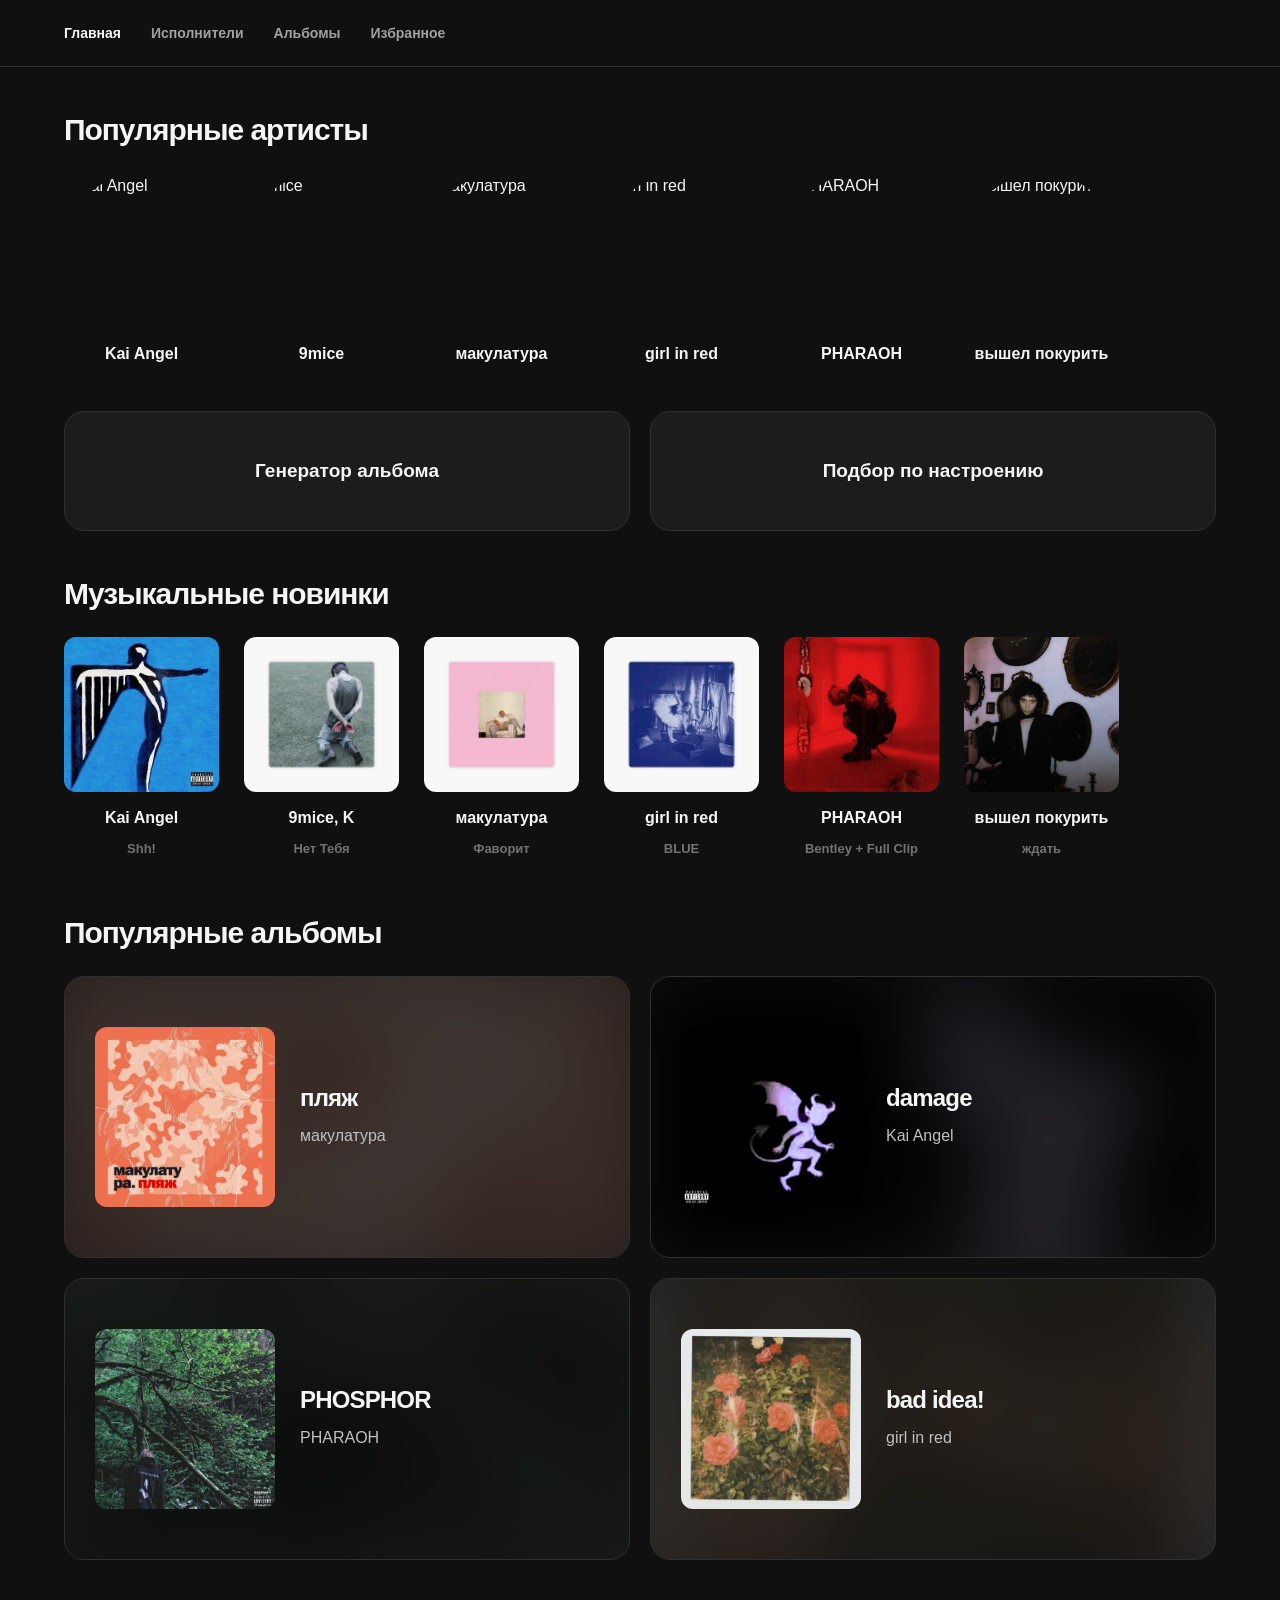
==== index.html @ d6ed4363 "Complete music catalog website and update README" ====
<!DOCTYPE html>
<html lang="ru">
<head>
    <meta charset="UTF-8">
    <meta name="viewport" content="width=device-width, initial-scale=1.0">
    <meta name="description" content="Музыкальный каталог">
    <title>Музыка</title>

    <link rel="stylesheet" href="css/style.css">
    <link rel="stylesheet" href="css/favorites.css">

    <script src="js/main.js" defer></script>
</head>
<body id="top">

<header class="header">
    <nav class="nav">
        <ul class="nav-list">
            <li><a href="index.html" aria-current="page">Главная</a></li>
            <li><a href="artists.html">Исполнители</a></li>
            <li><a href="albums.html">Альбомы</a></li>
            <li><a href="favorites.html">Избранное</a></li>
        </ul>
    </nav>
</header>

<main>
    <div class="popular-artist">
        <h2 class="popular-artist_h2">Популярные артисты</h2>

        <div class="popular_row">
            <section class="popular-artist_cards">
                <a href="artists/kai-angel.html">
                    <img class="popular-artist_img"
                         src="https://avatars.yandex.net/get-music-content/20164422/7997c3d6.p.16509384/m1000x1000"
                         alt="Kai Angel">
                </a>
                <h4 class="popular-artist_name">Kai Angel</h4>
            </section>

            <section class="popular-artist_cards">
                <a href="artists/9mice.html">
                    <img class="popular-artist_img"
                         src="https://i.pinimg.com/736x/82/5b/24/825b24add4701ca86d36913501e763d4.jpg"
                         alt="9mice">
                </a>
                <h4 class="popular-artist_name">9mice</h4>
            </section>

            <section class="popular-artist_cards">
                <a href="artists/makulatura.html">
                    <img class="popular-artist_img"
                         src="https://rockisfest.ru/upload/iblock/eb1/6pitl9deg122792oikmj00sd01p3wluq.jpg"
                         alt="макулатура">
                </a>
                <h4 class="popular-artist_name">макулатура</h4>
            </section>

            <section class="popular-artist_cards">
                <a href="artists/girl-in-red.html">
                    <img class="popular-artist_img"
                         src="https://avatars.yandex.net/get-music-content/4010467/d84c3493.p.5913514/m1000x1000"
                         alt="girl in red">
                </a>
                <h4 class="popular-artist_name">girl in red</h4>
            </section>

            <section class="popular-artist_cards">
                <img class="popular-artist_img"
                     src="https://images.thevoicemag.ru/upload/img_cache/f0a/f0a0fdeaccf12ff0001e2eb04487e7b8_ce_3264x2165x0x0_cropped_1200x628.jpg"
                     alt="PHARAOH">
                <h4 class="popular-artist_name">PHARAOH</h4>
            </section>

            <section class="popular-artist_cards">
                <img class="popular-artist_img"
                     src="https://i.pinimg.com/736x/57/c7/59/57c7599cff38f6f8e0bb408fa0d8000c.jpg"
                     alt="вышел покурить">
                <h4 class="popular-artist_name">вышел покурить</h4>
            </section>
        </div>

        <div class="music-tools">
            <button class="music-tools_btn"
                    id="random-album-btn" type="button">
                <span>Генератор альбома</span>
            </button>

            <button class="music-tools_btn"
                    id="mood-album-btn" type="button">
                <span>Подбор по настроению</span>
            </button>
        </div>

        <section class="music-generator" id="random-generator" hidden>
            <h2>Случайный альбом</h2>
            <p>Не знаешь, что послушать? Доверь выбор случайности!</p>

            <div id="random-album-result"></div>

            <button class="generator-action"
                    id="generate-random" type="button">
                Сгенерировать альбом
            </button>
        </section>

        <section class="music-generator" id="mood-generator" hidden>
            <h2>Подбор альбомов по настроению</h2>
            <p>Выбери своё настроение, и мы подберём музыку.</p>

            <div class="mood-buttons">
                <button type="button" data-mood="happy">Весёлое</button>
                <button type="button" data-mood="sad">Грустное</button>
                <button type="button" data-mood="energetic">Энергичное</button>
                <button type="button" data-mood="calm">Спокойное</button>
                <button type="button" data-mood="dark">Мрачное</button>
            </div>

            <div class="mood-results" id="mood-results"></div>
        </section>

        <div class="popular_alboms">
            <h2 class="popular-artist_h2">Музыкальные новинки</h2>

            <div class="popular_row">
                <section class="popular-artist_cards">
                    <img class="popular-artist_img"
                         src="images/kai-angel-shh.jpg" alt="Обложка Shh!">
                    <h4 class="popular-artist_name">Kai Angel</h4>
                    <h5 class="artist_song">Shh!</h5>
                </section>

                <section class="popular-artist_cards">
                    <img class="popular-artist_img"
                         src="images/9mice-net-tebya.jpg" alt="Обложка Нет Тебя">
                    <h4 class="popular-artist_name">9mice, K</h4>
                    <h5 class="artist_song">Нет Тебя</h5>
                </section>

                <section class="popular-artist_cards">
                    <img class="popular-artist_img"
                         src="images/makulatura-favorit.jpg" alt="Обложка Фаворит">
                    <h4 class="popular-artist_name">макулатура</h4>
                    <h5 class="artist_song">Фаворит</h5>
                </section>

                <section class="popular-artist_cards">
                    <img class="popular-artist_img"
                         src="images/girl-in-red-blue.jpg" alt="Обложка BLUE">
                    <h4 class="popular-artist_name">girl in red</h4>
                    <h5 class="artist_song">BLUE</h5>
                </section>

                <section class="popular-artist_cards">
                    <img class="popular-artist_img"
                         src="images/pharaoh-bentley.jpg" alt="Обложка Bentley + Full Clip">
                    <h4 class="popular-artist_name">PHARAOH</h4>
                    <h5 class="artist_song">Bentley + Full Clip</h5>
                </section>


                <section class="popular-artist_cards">
                    <img class="popular-artist_img"
                         src="images/vyshel-pokurit-zhdat.jpg" alt="Обложка ждать">
                    <h4 class="popular-artist_name">вышел покурить</h4>
                    <h5 class="artist_song">ждать</h5>
                </section>
            </div>
        </div>
    </div>

    <div class="popular-albums">
        <h2 class="popular-albums_title">Популярные альбомы</h2>

        <div class="popular-albums_row">
            <a class="album-card" href="album.html?id=plyazh">
                <div class="album-card_bg"
                     style="background-image: url('images/macular.webp');"></div>
                <div class="album-card_content">
                    <img class="album-card_img" src="images/macular.webp" alt="пляж">
                    <div class="album-card_info">
                        <h3>пляж</h3>
                        <p>макулатура</p>
                    </div>
                </div>
            </a>

            <a class="album-card" href="album.html?id=damage">
                <div class="album-card_bg"
                     style="background-image: url('images/damage.webp');"></div>
                <div class="album-card_content">
                    <img class="album-card_img" src="images/damage.webp" alt="damage">
                    <div class="album-card_info">
                        <h3>damage</h3>
                        <p>Kai Angel</p>
                    </div>
                </div>
            </a>

            <section class="album-card">
                <div class="album-card_bg"
                     style="background-image: url('images/phosphor.webp');"></div>
                <div class="album-card_content">
                    <img class="album-card_img" src="images/phosphor.webp" alt="PHOSPHOR">
                    <div class="album-card_info">
                        <h3>PHOSPHOR</h3>
                        <p>PHARAOH</p>
                    </div>
                </div>
            </section>

            <section class="album-card">
                <div class="album-card_bg"
                     style="background-image: url('images/BADidea.jpg');"></div>
                <div class="album-card_content">
                    <img class="album-card_img" src="images/BADidea.jpg" alt="bad idea!">
                    <div class="album-card_info">
                        <h3>bad idea!</h3>
                        <p>girl in red</p>
                    </div>
                </div>
            </section>
        </div>
    </div>
</main>

<script src="js/album-data.js"></script>
<script src="js/generators.js"></script>
</body>
</html>
---- css/style.css ----
/* =========================================
   MUSIC CATALOG — BLACK MINIMAL
   Основные стили сайта
========================================= */

:root {
    color-scheme: dark;

    --bg: #101010;
    --bg-soft: #151515;
    --surface: #1c1c1c;
    --surface-hover: #252525;
    --surface-light: #303030;

    --border: #303030;
    --border-hover: #505050;

    --text: #f5f5f5;
    --muted: #a1a1a1;
    --subtle: #737373;

    --accent: #ffffff;
    --radius: 14px;
    --radius-lg: 20px;

    --transition: 0.25s ease;
}

/* =========================================
   СБРОС И БАЗОВЫЕ СТИЛИ
========================================= */

*,
*::before,
*::after {
    box-sizing: border-box;
}

html {
    scroll-behavior: smooth;
}

body,
body.artist-page,
body.artists-page,
body.albums-page,
body.album-page,
body.favorites-page {
    margin: 0;
    min-height: 100vh;
    background: var(--bg);
    color: var(--text);
    font-family: Inter, "Segoe UI", Arial, sans-serif;
    line-height: 1.6;
}

h1,
h2,
h3,
h4,
p {
    margin-top: 0;
}

h1,
h2,
h3 {
    letter-spacing: -0.035em;
    line-height: 1.2;
}

h1 {
    font-size: clamp(32px, 4vw, 48px);
}

h2 {
    font-size: clamp(24px, 3vw, 30px);
}

h3 {
    font-size: 18px;
}

p {
    color: var(--muted);
}

a {
    color: inherit;
    text-decoration: none;
}

img {
    display: block;
    max-width: 100%;
}

button,
input,
select,
textarea {
    font: inherit;
}

button {
    cursor: pointer;
}

button,
a,
input,
select,
textarea {
    -webkit-tap-highlight-color: transparent;
}

:focus-visible {
    outline: 2px solid white;
    outline-offset: 3px;
}

[hidden] {
    display: none !important;
}

/* =========================================
   НАВИГАЦИЯ
========================================= */

.header,
.artist-page .header {
    position: sticky;
    top: 0;
    z-index: 100;

    padding: 0 5%;
    background: rgba(16, 16, 16, 0.94);
    border-bottom: 1px solid var(--border);
    backdrop-filter: blur(14px);
}

.nav {
    max-width: 1400px;
    margin: 0 auto;
}

.nav-list {
    display: flex;
    align-items: center;
    flex-wrap: wrap;
    gap: 30px;

    padding: 20px 0;
    margin: 0;
    list-style: none;
}

.nav-list a,
.artist-page .nav-list a {
    color: var(--muted);
    font-size: 14px;
    font-weight: 600;
    transition: color var(--transition);
}

.nav-list a:hover,
.artist-page .nav-list a:hover,
.nav-list a[aria-current="page"] {
    color: var(--text);
}

/* =========================================
   КОНТЕЙНЕРЫ
========================================= */

main:not(.artist-main):not(.artists-main):not(.albums-main):not(.album-main):not(.favorites-main) {
    max-width: 1400px;
    margin: 0 auto;
    padding: 45px 5% 90px;
}

.artist-main,
.artists-main,
.albums-main {
    width: 90%;
    max-width: 1400px;
    margin: 45px auto 90px;
}

.album-main,
.favorites-main {
    max-width: 1200px;
    margin: 0 auto;
    padding: 45px 25px 90px;
}

/* =========================================
   ГЛАВНАЯ — ПОПУЛЯРНЫЕ ИСПОЛНИТЕЛИ
========================================= */

.popular-artist,
.popular_alboms,
.popular-albums {
    margin-bottom: 55px;
}

.popular-artist_h2,
.popular-albums_title {
    margin-bottom: 25px;
}

.popular_row {
    display: flex;
    flex-wrap: wrap;
    gap: 25px;
}

.popular-artist_cards {
    display: flex;
    flex-direction: column;
    align-items: center;
    gap: 8px;
    width: 155px;
}

.popular-artist_cards a {
    display: block;
}

.popular-artist_img {
    width: 155px;
    height: 155px;
    object-fit: cover;
    border-radius: 50%;
    filter: saturate(0.85);
    transition:
        transform var(--transition),
        filter var(--transition);
}

.popular-artist_img:hover {
    transform: scale(1.05);
    filter: saturate(1);
}

.popular-artist_name {
    font-size: 16px;
    font-weight: 600;
    text-align: center;
    margin: 5px 0 0;
}

.artist_song {
    font-size: 13px;
    color: var(--subtle);
    text-align: center;
    margin: 0;
}

.popular_alboms .popular-artist_img {
    border-radius: 12px;
}

/* =========================================
   ГЛАВНАЯ — ПОПУЛЯРНЫЕ АЛЬБОМЫ
========================================= */

.popular-albums_row {
    display: grid;
    grid-template-columns: repeat(2, minmax(0, 1fr));
    gap: 20px;
}

.album-card {
    position: relative;
    min-height: 280px;
    overflow: hidden;

    background: var(--surface);
    border: 1px solid var(--border);
    border-radius: var(--radius-lg);

    transition:
        border-color var(--transition),
        transform var(--transition);
}

.album-card:hover {
    transform: translateY(-4px);
    border-color: var(--border-hover);
}

.album-card_bg {
    position: absolute;
    inset: -30px;
    background-size: cover;
    background-position: center;
    filter: blur(45px) brightness(0.28) grayscale(0.5);
}

.album-card_content {
    position: relative;
    z-index: 1;

    display: flex;
    align-items: center;
    gap: 25px;

    min-height: 280px;
    padding: 30px;
}

.album-card_img {
    width: 180px;
    height: 180px;
    flex-shrink: 0;
    object-fit: cover;
    border-radius: 12px;
}

.album-card_info {
    min-width: 0;
}

.album-card_info h3 {
    font-size: 24px;
    margin-bottom: 10px;
}

.album-card_info p {
    color: #c0c0c0;
    margin: 0;
}

/* =========================================
   КНОПКИ МУЗЫКАЛЬНЫХ ГЕНЕРАТОРОВ
========================================= */

.music-tools {
    display: grid;
    grid-template-columns: repeat(2, minmax(0, 1fr));
    gap: 20px;
    margin: 45px 0;
}

.music-tools_btn {
    display: flex;
    align-items: center;
    justify-content: center;
    gap: 15px;

    min-height: 120px;
    padding: 25px;

    background: var(--surface);
    border: 1px solid var(--border);
    border-radius: var(--radius-lg);

    color: var(--text);
    font-size: 19px;
    font-weight: 600;

    transition:
        background var(--transition),
        border-color var(--transition),
        transform var(--transition);
}

.music-tools_btn:hover {
    background: var(--surface-hover);
    border-color: var(--border-hover);
    transform: translateY(-3px);
}

/* =========================================
   СТРАНИЦА ИСПОЛНИТЕЛЯ — HERO
========================================= */

.artist-hero {
    display: flex;
    align-items: center;
    gap: 45px;

    padding: 45px;
    background: var(--surface);
    border: 1px solid var(--border);
    border-radius: var(--radius-lg);
}

.artist-hero_img {
    width: 230px;
    height: 230px;
    flex-shrink: 0;
    object-fit: cover;
    border-radius: 50%;
}

.artist-hero_info h1 {
    font-size: clamp(36px, 5vw, 60px);
    margin: 10px 0;
}

.artist-hero_info p,
.artist-hero_info span {
    color: var(--muted);
    font-size: 15px;
}

/* =========================================
   БИОГРАФИЯ
========================================= */

.artist-biography {
    margin-top: 45px;
    padding: 35px;

    background: var(--surface);
    border: 1px solid var(--border);
    border-radius: var(--radius-lg);
}

.artist-biography p {
    max-width: 1000px;
    color: #bdbdbd;
    line-height: 1.85;
    margin-bottom: 15px;
}

/* =========================================
   ГАЛЕРЕЯ ИСПОЛНИТЕЛЯ
========================================= */

.artist-gallery {
    margin-top: 50px;
}

.artist-gallery_row {
    display: grid;
    grid-template-columns: repeat(3, minmax(0, 1fr));
    gap: 20px;
}

.artist-gallery_row img {
    width: 100%;
    height: 260px;
    object-fit: cover;
    border-radius: var(--radius);

    filter: saturate(0.85);
    transition:
        transform var(--transition),
        filter var(--transition);
}

.artist-gallery_row img:hover {
    transform: scale(1.025);
    filter: saturate(1);
}

/* =========================================
   АЛЬБОМЫ ИСПОЛНИТЕЛЯ
========================================= */

.artist-albums,
.artist-releases {
    margin-top: 50px;
}

.artist-albums_row {
    display: grid;
    grid-template-columns: repeat(4, minmax(0, 1fr));
    gap: 25px;
}

.artist-album-card {
    min-width: 0;
}

.artist-album-card a {
    display: block;
    color: inherit;
    text-decoration: none;
}

.artist-album-card img,
.album-placeholder {
    width: 100%;
    aspect-ratio: 1;
    object-fit: cover;
    border-radius: var(--radius);
}

.artist-album-card img {
    transition:
        transform var(--transition),
        filter var(--transition);
}

.artist-album-card a:hover img {
    transform: translateY(-4px);
    filter: brightness(1.1);
}

.artist-album-card h3 {
    font-size: 17px;
    margin: 13px 0 5px;
}

.artist-album-card a:hover h3 {
    color: #d4d4d4;
}

.artist-album-card p {
    color: var(--subtle);
    font-size: 14px;
}

.album-placeholder {
    display: flex;
    align-items: center;
    justify-content: center;
    padding: 15px;
    background: var(--surface-light);
    text-align: center;
    font-weight: 600;
}

/* Дополнительные карточки релизов */

.artist-releases_row {
    display: flex;
    flex-wrap: wrap;
    gap: 25px;
    margin-top: 25px;
}

.release-card {
    width: 180px;
}

.release-card img {
    width: 180px;
    height: 180px;
    object-fit: cover;
    border-radius: var(--radius);
}

.release-card h3 {
    font-size: 17px;
    margin: 10px 0 5px;
}

.release-card p {
    color: var(--subtle);
    font-size: 14px;
}

/* =========================================
   ПОПУЛЯРНЫЕ КОМПОЗИЦИИ
========================================= */

.artist-tracks {
    margin: 50px 0;
}

.artist-tracks_list {
    padding: 0;
    list-style: none;
    counter-reset: track;
}

.artist-tracks_list li {
    counter-increment: track;

    display: flex;
    align-items: center;
    gap: 20px;

    padding: 18px 22px;
    margin-bottom: 8px;

    background: var(--surface);
    border: 1px solid var(--border);
    border-radius: 10px;

    transition: background var(--transition);
}

.artist-tracks_list li:hover {
    background: var(--surface-hover);
}

.artist-tracks_list li::before {
    content: counter(track, decimal-leading-zero);
    color: var(--subtle);
    font-size: 14px;
}

.track-name {
    flex: 1;
    font-size: 16px;
    font-weight: 600;
}

.track-album {
    color: var(--subtle);
    font-size: 14px;
}

/* =========================================
   КАТАЛОГ ИСПОЛНИТЕЛЕЙ
========================================= */

.artists-main h1,
.albums-heading h1 {
    margin-bottom: 12px;
}

.artists-subtitle,
.albums-heading p {
    color: var(--muted);
    font-size: 16px;
    margin-bottom: 35px;
}

.artists-grid {
    display: grid;
    grid-template-columns: repeat(2, minmax(0, 1fr));
    gap: 25px;
}

.favorite-wrap {
    position: relative;
    min-width: 0;
}

.favorite-wrap[hidden] {
    display: none !important;
}

.artist-tile {
    position: relative;
    isolation: isolate;

    display: flex;
    flex-direction: column;
    align-items: center;
    justify-content: center;

    width: 100%;
    aspect-ratio: 1;
    overflow: hidden;

    background: var(--surface);
    border: 1px solid var(--border);
    border-radius: var(--radius-lg);

    color: white;
    transition:
        transform var(--transition),
        border-color var(--transition);
}

.artist-tile::before {
    content: "";
    position: absolute;
    inset: -30px;
    z-index: -1;

    background-image: var(--album-bg);
    background-size: cover;
    background-position: center;

    filter: blur(35px) brightness(0.3) grayscale(0.5);
    transition: transform 0.4s ease;
}

.artist-tile:hover {
    transform: translateY(-4px);
    border-color: var(--border-hover);
}

.artist-tile:hover::before {
    transform: scale(1.08);
}

.artist-tile > img,
.artist-tile-photo {
    width: 48%;
    aspect-ratio: 1;
    object-fit: cover;
    border-radius: 12px;
}

.artist-tile-photo {
    display: flex;
    align-items: center;
    justify-content: center;
    padding: 15px;
    background: var(--surface-light);
    text-align: center;
    font-size: 20px;
    font-weight: 700;
}

.artist-tile h2 {
    font-size: 27px;
    text-align: center;
    margin: 24px 0 0;
}

/* =========================================
   ПОИСК
========================================= */

.artists-search,
.albums-filters {
    margin: 30px 0;
}

#artist-search,
#album-search {
    width: 100%;
    padding: 16px 20px;

    background: var(--surface);
    border: 1px solid var(--border);
    border-radius: 12px;

    color: var(--text);
    font-size: 16px;
    outline: none;

    transition: border-color var(--transition);
}

#artist-search:focus,
#album-search:focus {
    border-color: #777;
}

#artist-search::placeholder,
#album-search::placeholder {
    color: var(--subtle);
}

.artists-empty,
.albums-empty {
    margin: 45px 0;
    color: var(--muted);
    text-align: center;
    font-size: 17px;
}

/* =========================================
   ФИЛЬТРЫ АЛЬБОМОВ
========================================= */

.genre-buttons {
    display: flex;
    flex-wrap: wrap;
    gap: 10px;
    margin-top: 20px;
}

.genre-btn {
    padding: 11px 19px;

    background: var(--surface);
    border: 1px solid var(--border);
    border-radius: 999px;

    color: var(--muted);
    font-size: 14px;

    transition: all var(--transition);
}

.genre-btn:hover {
    background: var(--surface-hover);
    color: white;
}

.genre-btn.active {
    background: white;
    border-color: white;
    color: #101010;
}

.advanced-filters {
    display: grid;
    grid-template-columns: repeat(5, minmax(0, 1fr));
    gap: 15px;
    margin-top: 22px;
}

.filter-group {
    display: flex;
    flex-direction: column;
    gap: 9px;
    min-width: 0;
}

.filter-group label {
    color: var(--muted);
    font-size: 13px;
}

.filter-group select {
    width: 100%;
    padding: 13px;

    background: var(--surface);
    border: 1px solid var(--border);
    border-radius: 10px;

    color: white;
    outline: none;
}

.filter-group select:focus {
    border-color: #777;
}

#reset-filters {
    margin-top: 20px;
    padding: 12px 22px;

    background: var(--surface-light);
    border: 1px solid var(--border);
    border-radius: 10px;

    color: white;
}

#reset-filters:hover {
    background: #444;
}

/* =========================================
   КАТАЛОГ АЛЬБОМОВ
========================================= */

.albums-catalog {
    display: grid;
    grid-template-columns: repeat(4, minmax(0, 1fr));
    gap: 25px;
}

.catalog-card {
    position: relative;
    min-width: 0;
    padding: 15px;

    background: var(--surface);
    border: 1px solid var(--border);
    border-radius: var(--radius-lg);

    transition:
        transform var(--transition),
        background var(--transition),
        border-color var(--transition);
}

.catalog-card:hover {
    transform: translateY(-5px);
    background: var(--surface-hover);
    border-color: var(--border-hover);
}

.catalog-card img {
    width: 100%;
    aspect-ratio: 1;
    object-fit: cover;
    border-radius: 12px;
    cursor: pointer;
}

.catalog-card h3 {
    font-size: 17px;
    margin: 15px 0 7px;
    overflow-wrap: anywhere;
}

.catalog-card h3 a {
    color: inherit;
    text-decoration: none;
}

.catalog-card h3 a:hover {
    color: #c7c7c7;
}

.catalog-card p {
    font-size: 14px;
    margin-bottom: 8px;
}

.catalog-card span {
    color: var(--subtle);
    font-size: 13px;
}

/* =========================================
   ПОДРОБНАЯ СТРАНИЦА АЛЬБОМА
========================================= */

.album-back {
    display: inline-block;
    margin-bottom: 30px;
    color: var(--muted);
}

.album-back:hover {
    color: white;
}

.album-details {
    display: flex;
    align-items: center;
    gap: 40px;
    margin-bottom: 45px;
}

#album-cover {
    width: 300px;
    height: 300px;
    flex-shrink: 0;
    object-fit: cover;
    border-radius: var(--radius-lg);
}

.album-info {
    min-width: 0;
}

.album-info h1 {
    font-size: clamp(32px, 4vw, 46px);
    margin: 10px 0;
}

.album-info h2 {
    font-size: 22px;
    font-weight: 400;
    color: var(--muted);
}

#album-genre,
#album-year {
    color: var(--subtle);
}

#album-favorite,
#review-form button {
    margin-top: 20px;
    padding: 13px 22px;

    background: white;
    border: 1px solid white;
    border-radius: 10px;

    color: #101010;
    font-size: 14px;
    font-weight: 700;

    transition:
        background var(--transition),
        transform var(--transition);
}

#album-favorite:hover,
#review-form button:hover {
    background: #dedede;
    transform: translateY(-2px);
}

#album-favorite.is-favorite {
    background: #303030;
    border-color: #555;
    color: white;
}

.album-section {
    padding: 30px;
    margin-bottom: 25px;

    background: var(--surface);
    border: 1px solid var(--border);
    border-radius: var(--radius-lg);
}

.album-section h2 {
    margin-bottom: 20px;
}

#album-tracks {
    padding-left: 25px;
}

#album-tracks li {
    padding: 12px 5px;
    border-bottom: 1px solid var(--border);
}

#album-average-rating {
    margin-bottom: 25px;
    color: var(--text);
    font-size: 18px;
}

/* =========================================
   ОТЗЫВЫ
========================================= */

.review-card {
    padding: 20px;
    margin-bottom: 15px;

    background: var(--surface-hover);
    border: 1px solid var(--border);
    border-radius: 12px;
}

.review-card h4 {
    margin: 0 0 8px;
}

.review-stars {
    color: #f0c36d;
}

#review-form {
    display: flex;
    flex-direction: column;
    gap: 12px;
    margin-top: 20px;
}

#review-form label {
    color: var(--muted);
}

#review-form input,
#review-form select,
#review-form textarea {
    width: 100%;
    padding: 14px;

    background: #141414;
    border: 1px solid var(--border);
    border-radius: 10px;

    color: white;
    outline: none;
}

#review-form input:focus,
#review-form select:focus,
#review-form textarea:focus {
    border-color: #777;
}

#review-form button {
    align-self: flex-start;
    margin-top: 5px;
}

/* =========================================
   ГЕНЕРАТОРЫ АЛЬБОМОВ
========================================= */

.music-generator {
    max-width: 1100px;
    margin: 35px auto;
    padding: 35px;

    background: var(--surface);
    border: 1px solid var(--border);
    border-radius: var(--radius-lg);
}

.music-generator h2 {
    margin-bottom: 12px;
}

.music-generator > p {
    margin-bottom: 25px;
}

.generator-action {
    padding: 13px 24px;

    background: white;
    border: 1px solid white;
    border-radius: 10px;

    color: #101010;
    font-size: 14px;
    font-weight: 700;

    transition:
        background var(--transition),
        transform var(--transition);
}

.generator-action:hover {
    background: #dedede;
    transform: translateY(-2px);
}

#random-album-result {
    display: flex;
    justify-content: center;
    margin-bottom: 25px;
}

.generator-album-card {
    width: 230px;
    min-width: 0;
    padding: 15px;

    background: var(--bg-soft);
    border: 1px solid var(--border);
    border-radius: var(--radius);

    transition:
        transform var(--transition),
        border-color var(--transition);
}

.generator-album-card:hover {
    transform: translateY(-4px);
    border-color: var(--border-hover);
}

.generator-album-card a {
    display: block;
    color: inherit;
}

.generator-album-card img {
    width: 100%;
    aspect-ratio: 1;
    object-fit: cover;
    border-radius: 10px;
    margin-bottom: 14px;
}

.generator-album-card h3 {
    font-size: 17px;
    margin-bottom: 7px;
}

.generator-album-card p {
    font-size: 14px;
    margin-bottom: 5px;
}

.generator-album-card span {
    color: var(--subtle);
    font-size: 13px;
}

.generator-open {
    margin-top: 15px;
    color: #dedede;
    font-size: 13px;
    font-weight: 600;
}

.mood-buttons {
    display: flex;
    flex-wrap: wrap;
    gap: 10px;
    margin-bottom: 30px;
}

.mood-buttons button {
    padding: 11px 19px;

    background: var(--surface-hover);
    border: 1px solid var(--border);
    border-radius: 999px;

    color: var(--muted);
    font-size: 14px;

    transition: all var(--transition);
}

.mood-buttons button:hover {
    color: white;
    border-color: var(--border-hover);
}

.mood-buttons button.active {
    background: white;
    border-color: white;
    color: #101010;
}

.mood-results {
    display: grid;
    grid-template-columns: repeat(auto-fit, minmax(190px, 230px));
    gap: 20px;
}

/* =========================================
   АДАПТАЦИЯ — ПЛАНШЕТ
========================================= */

@media (max-width: 1100px) {
    .albums-catalog {
        grid-template-columns: repeat(3, minmax(0, 1fr));
    }

    .advanced-filters {
        grid-template-columns: repeat(3, minmax(0, 1fr));
    }
}

@media (max-width: 850px) {
    .popular-albums_row {
        grid-template-columns: 1fr;
    }

    .artist-hero {
        flex-direction: column;
        text-align: center;
        padding: 30px;
    }

    .artist-albums_row {
        grid-template-columns: repeat(2, minmax(0, 1fr));
    }

    .artist-gallery_row {
        grid-template-columns: repeat(2, minmax(0, 1fr));
    }

    .album-details {
        flex-direction: column;
        align-items: flex-start;
    }
}

/* =========================================
   АДАПТАЦИЯ — ТЕЛЕФОН
========================================= */

@media (max-width: 700px) {
    .nav-list {
        gap: 15px;
    }

    .nav-list a {
        font-size: 13px;
    }

    .artists-grid {
        grid-template-columns: 1fr;
    }

    .albums-catalog {
        grid-template-columns: repeat(2, minmax(0, 1fr));
        gap: 15px;
    }

    .advanced-filters {
        grid-template-columns: repeat(2, minmax(0, 1fr));
    }

    .music-tools {
        grid-template-columns: 1fr;
    }

    .artist-hero_img {
        width: 180px;
        height: 180px;
    }

    .artist-hero_info h1 {
        font-size: 36px;
    }

    #album-cover {
        width: min(100%, 350px);
        height: auto;
        aspect-ratio: 1;
    }

    .music-generator {
        padding: 22px;
        margin: 25px 0;
    }

    .mood-results {
        grid-template-columns: repeat(2, minmax(0, 1fr));
    }

    .generator-album-card {
        width: 100%;
    }

    .album-section {
        padding: 20px;
    }
}

@media (max-width: 500px) {
    .artist-gallery_row {
        grid-template-columns: 1fr;
    }

    .artist-tracks_list li {
        flex-wrap: wrap;
    }

    .track-album {
        width: 100%;
    }

    .album-card_content {
        flex-direction: column;
        align-items: flex-start;
    }

    .album-card_img {
        width: 100%;
        height: auto;
        aspect-ratio: 1;
    }

    .catalog-card {
        padding: 10px;
    }

    .catalog-card h3 {
        font-size: 15px;
    }

    .artist-tile h2 {
        font-size: 23px;
    }

    .artist-biography {
        padding: 22px;
    }
}

@media (max-width: 380px) {
    .albums-catalog,
    .mood-results,
    .advanced-filters {
        grid-template-columns: 1fr;
    }

    .artist-albums_row {
        gap: 12px;
    }
}

/* =========================================
   ДОСТУПНОСТЬ
========================================= */

@media (prefers-reduced-motion: reduce) {
    *,
    *::before,
    *::after {
        scroll-behavior: auto !important;
        transition: none !important;
        animation: none !important;
    }
}
---- css/favorites.css ----
/* =========================================
   FAVORITES — BLACK MINIMAL
========================================= */

/* Страница избранного */

.favorites-page {
    min-height: 100vh;
    background: #101010;
    color: #f5f5f5;
}

.favorites-main {
    max-width: 1200px;
    margin: 0 auto;
    padding: 45px 25px 90px;
}

.favorites-main h1 {
    font-size: clamp(32px, 4vw, 46px);
    font-weight: 700;
    letter-spacing: -0.04em;
    margin-bottom: 45px;
}

.favorites-main section {
    margin-bottom: 55px;
}

.favorites-main h2 {
    font-size: 26px;
    font-weight: 600;
    letter-spacing: -0.025em;
    margin-bottom: 25px;
}

/* Сетка избранного */

.favorites-grid {
    display: grid;
    grid-template-columns: repeat(4, minmax(0, 1fr));
    gap: 22px;
}

/* Карточки */

.favorites-card {
    position: relative;
    min-width: 0;
    padding: 15px;

    background: #1c1c1c;
    border: 1px solid #303030;
    border-radius: 18px;

    transition:
        transform 0.25s ease,
        background 0.25s ease,
        border-color 0.25s ease;
}

.favorites-card:hover {
    transform: translateY(-5px);
    background: #252525;
    border-color: #505050;
}

.favorites-card a {
    display: block;
    color: inherit;
    text-decoration: none;
}

.favorites-card img {
    display: block;
    width: 100%;
    aspect-ratio: 1;
    object-fit: cover;
    border-radius: 12px;
}

.favorites-card h3 {
    margin: 15px 0 6px;
    font-size: 18px;
    font-weight: 600;
    color: #f5f5f5;
    overflow-wrap: anywhere;
}

.favorites-card p {
    margin: 0;
    color: #a1a1a1;
    font-size: 14px;
}

/* =========================================
   СЕРДЕЧКИ
========================================= */

.favorite-wrap,
.catalog-card,
.artist-tile {
    position: relative;
}

.favorite-wrap[hidden],
.artist-tile[hidden],
.catalog-card[hidden] {
    display: none !important;
}

.favorite-heart {
    position: absolute;
    top: 12px;
    right: 12px;
    z-index: 10;

    display: flex;
    align-items: center;
    justify-content: center;

    width: 42px;
    height: 42px;
    padding: 0;

    background: rgba(16, 16, 16, 0.9);
    border: 1px solid #454545;
    border-radius: 50%;

    color: white;
    font-size: 28px;
    line-height: 1;

    cursor: pointer;

    transition:
        transform 0.2s ease,
        background 0.2s ease,
        color 0.2s ease,
        border-color 0.2s ease;
}

.favorite-heart:hover {
    transform: scale(1.1);
    background: #303030;
    border-color: #777;
}

.favorite-heart.active {
    color: #ff648d;
    border-color: #65404b;
}

.favorite-heart.active:hover {
    background: #352129;
}

/* =========================================
   ПУСТОЕ ИЗБРАННОЕ
========================================= */

.favorites-empty {
    padding: 30px;
    margin: 0;

    background: #1a1a1a;
    border: 1px dashed #3a3a3a;
    border-radius: 14px;

    color: #a1a1a1;
    font-size: 15px;
    text-align: center;
}

.favorites-empty[hidden] {
    display: none !important;
}

/* =========================================
   АДАПТАЦИЯ
========================================= */

@media (max-width: 1000px) {
    .favorites-grid {
        grid-template-columns: repeat(3, minmax(0, 1fr));
    }
}

@media (max-width: 700px) {
    .favorites-grid {
        grid-template-columns: repeat(2, minmax(0, 1fr));
        gap: 15px;
    }

    .favorites-main {
        padding: 35px 20px 70px;
    }

    .favorites-main h1 {
        margin-bottom: 30px;
    }

    .favorites-main h2 {
        font-size: 23px;
    }

    .favorites-card {
        padding: 11px;
    }

    .favorites-card h3 {
        font-size: 16px;
    }

    .favorite-heart {
        width: 38px;
        height: 38px;
        font-size: 25px;
    }
}

@media (max-width: 400px) {
    .favorites-grid {
        grid-template-columns: 1fr;
    }
}
.artist-profile-favorite {
    position: static;
    display: inline-flex;
    margin-top: 18px;
}
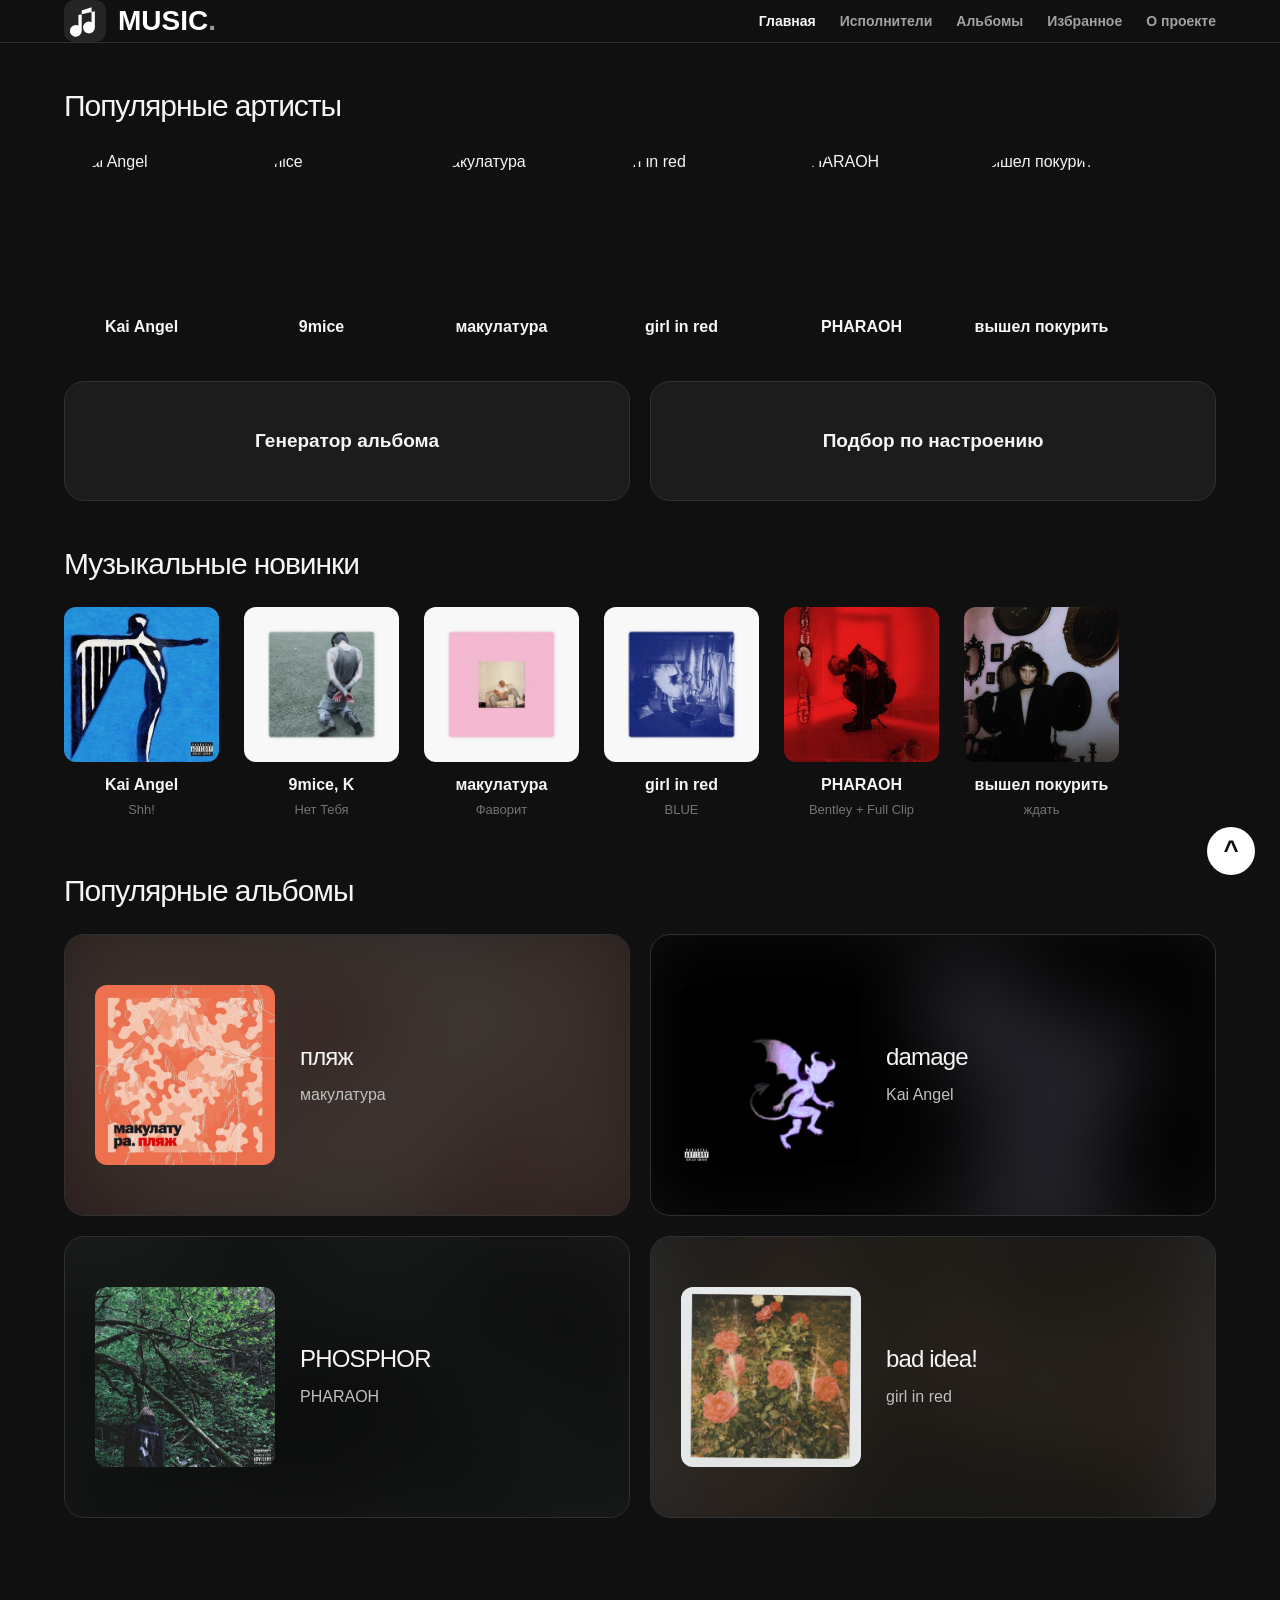
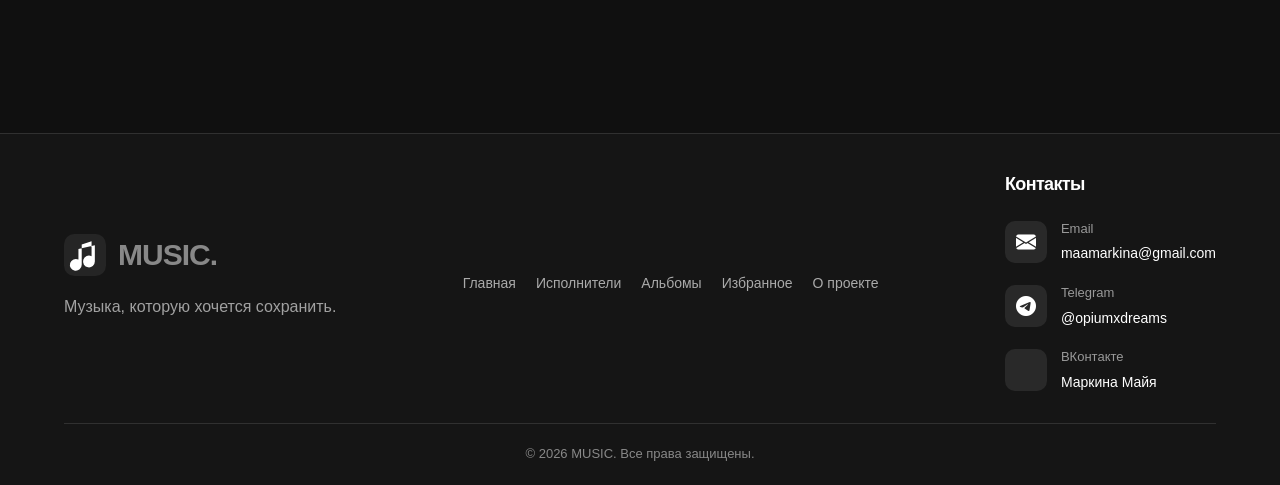
==== commit 0ce4c862: "Update MUSIC website" ====
--- a/index.html
+++ b/index.html
@@ -6,21 +6,30 @@
     <meta name="viewport" content="width=device-width, initial-scale=1.0">
     <meta name="description" content="Музыкальный каталог">
     <title>Музыка</title>
+    <link href="https://cdn.jsdelivr.net/npm/bootstrap@5.3.3/dist/css/bootstrap.min.css"
+        rel="stylesheet">
 
     <link rel="stylesheet" href="css/style.css">
     <link rel="stylesheet" href="css/favorites.css">
-
+    <link rel="stylesheet" href="https://cdn.jsdelivr.net/npm/bootstrap-icons@1.11.3/font/bootstrap-icons.min.css">
+    
     <script src="js/main.js" defer></script>
 </head>
 <body id="top">
 
 <header class="header">
     <nav class="nav">
+    
+        <a href="index.html" class="navbar-brand music-logo">
+            <img src="images/download.svg" alt="Логотип MUSIC" class="music-logo__img">
+            <span class="music-logo__text">MUSIC<span class="music-logo__dot">.</span></span>
+        </a>
         <ul class="nav-list">
             <li><a href="index.html" aria-current="page">Главная</a></li>
             <li><a href="artists.html">Исполнители</a></li>
             <li><a href="albums.html">Альбомы</a></li>
             <li><a href="favorites.html">Избранное</a></li>
+            <li><a href="about.html">О проекте</a></li>
         </ul>
     </nav>
 </header>
@@ -66,19 +75,30 @@
                 <h4 class="popular-artist_name">girl in red</h4>
             </section>
 
-            <section class="popular-artist_cards">
-                <img class="popular-artist_img"
-                     src="https://images.thevoicemag.ru/upload/img_cache/f0a/f0a0fdeaccf12ff0001e2eb04487e7b8_ce_3264x2165x0x0_cropped_1200x628.jpg"
-                     alt="PHARAOH">
+            
+            <section class="popular-artist_cards">
+                <a href="artists/pharaoh.html">
+                    <img class="popular-artist_img"
+                        src="https://images.thevoicemag.ru/upload/img_cache/f0a/f0a0fdeaccf12ff0001e2eb04487e7b8_ce_3264x2165x0x0_cropped_1200x628.jpg"
+                        alt="PHARAOH">
+                </a>
                 <h4 class="popular-artist_name">PHARAOH</h4>
             </section>
 
-            <section class="popular-artist_cards">
-                <img class="popular-artist_img"
-                     src="https://i.pinimg.com/736x/57/c7/59/57c7599cff38f6f8e0bb408fa0d8000c.jpg"
-                     alt="вышел покурить">
+
+            
+            <section class="popular-artist_cards">
+
+                <a href="artists/vyshel-pokurit.html">
+                    <img class="popular-artist_img"
+                        src="https://i.pinimg.com/736x/57/c7/59/57c7599cff38f6f8e0bb408fa0d8000c.jpg"
+                        alt="вышел покурить">
+                </a>
+
                 <h4 class="popular-artist_name">вышел покурить</h4>
-            </section>
+
+            </section>
+
         </div>
 
         <div class="music-tools">
@@ -227,5 +247,69 @@
 
 <script src="js/album-data.js"></script>
 <script src="js/generators.js"></script>
+
+
+<footer class="site-footer">
+    <div class="footer-content">
+
+        <div class="footer-brand">
+            <a href="index.html" class="footer-logo footer-logo-with-image">
+                <img src="images/download.svg"
+                     alt=""
+                     class="footer-logo-img">
+                <span>MUSIC<span>.</span></span>
+            </a>
+            <p>Музыка, которую хочется сохранить.</p>
+        </div>
+
+        <nav class="footer-nav" aria-label="Навигация в футере">
+            <a href="index.html">Главная</a>
+            <a href="artists.html">Исполнители</a>
+            <a href="albums.html">Альбомы</a>
+            <a href="favorites.html">Избранное</a>
+            <a href="about.html">О проекте</a>
+        </nav>
+
+        <div class="footer-contacts">
+            <h3>Контакты</h3>
+
+            <a href="mailto:maamarkina@gmail.com" class="contact-item">
+                <i class="bi bi-envelope-fill contact-icon"></i>
+                <div class="contact-info">
+                    <span class="contact-title">Email</span>
+                    <span class="contact-value">maamarkina@gmail.com</span>
+                </div>
+            </a>
+
+            <a href="https://t.me/opiumxdreams"
+               class="contact-item"
+               target="_blank"
+               rel="noopener noreferrer">
+                <i class="bi bi-telegram contact-icon"></i>
+                <div class="contact-info">
+                    <span class="contact-title">Telegram</span>
+                    <span class="contact-value">@opiumxdreams</span>
+                </div>
+            </a>
+
+            <div class="contact-item">
+                <i class="bi bi-vk contact-icon"></i>
+                <div class="contact-info">
+                    <span class="contact-title">ВКонтакте</span>
+                    <span class="contact-value">Маркина Майя</span>
+                </div>
+            </div>
+        </div>
+
+    </div>
+
+    <div class="footer-bottom">
+        <p>© 2026 MUSIC. Все права защищены.</p>
+    </div>
+</footer>
+
+
+<a href="#top" class="back-to-top" aria-label="Наверх">^</a>
+
 </body>
 </html>
--- a/css/style.css
+++ b/css/style.css
@@ -1374,3 +1374,889 @@
         animation: none !important;
     }
 }
+
+/* Закреплённая навигация */
+
+.header {
+    position: sticky;
+    top: 0;
+    z-index: 1000;
+    background: #101010;
+    border-bottom: 1px solid #303030;
+}
+
+/* Подвал сайта */
+
+.site-footer {
+    margin-top: 70px;
+    padding: 40px 5% 20px;
+    background: #151515;
+    border-top: 1px solid #303030;
+}
+
+.footer-content {
+    max-width: 1200px;
+    margin: 0 auto;
+    display: flex;
+    justify-content: space-between;
+    align-items: center;
+    gap: 30px;
+}
+
+.footer-logo {
+    color: #ffffff;
+    font-size: 30px;
+    font-weight: 800;
+    letter-spacing: -1px;
+    text-decoration: none;
+}
+
+.footer-logo span {
+    color: #888888;
+}
+
+.footer-nav {
+    display: flex;
+    flex-wrap: wrap;
+    gap: 20px;
+}
+
+.footer-nav a {
+    color: #aaaaaa;
+    text-decoration: none;
+    font-size: 14px;
+}
+
+.footer-nav a:hover {
+    color: #ffffff;
+}
+
+.footer-bottom {
+    max-width: 1200px;
+    margin: 30px auto 0;
+    padding-top: 20px;
+    border-top: 1px solid #303030;
+}
+
+.footer-bottom p {
+    color: #888888;
+    font-size: 13px;
+}
+
+/* Кнопка наверх */
+
+.back-to-top {
+    position: fixed;
+    bottom: 25px;
+    right: 25px;
+    z-index: 1100;
+
+    display: flex;
+    align-items: center;
+    justify-content: center;
+
+    width: 48px;
+    height: 48px;
+
+    background: #ffffff;
+    color: #101010;
+    border-radius: 50%;
+
+    font-size: 26px;
+    font-weight: 700;
+    text-decoration: none;
+
+    transition: 0.3s;
+}
+
+.back-to-top:hover {
+    background: #cccccc;
+    transform: translateY(-4px);
+}
+
+html {
+    scroll-behavior: smooth;
+    scroll-padding-top: 90px;
+}
+
+/* Страница О проекте */
+
+.about-main {
+    max-width: 1000px;
+    margin: 70px auto;
+    padding: 0 25px;
+}
+
+.about-hero {
+    margin-bottom: 50px;
+}
+
+.about-hero h1 {
+    font-size: clamp(40px, 6vw, 72px);
+    margin-bottom: 20px;
+}
+
+.about-hero p {
+    color: #aaaaaa;
+    font-size: 18px;
+    line-height: 1.8;
+}
+
+.about-section {
+    background: #1c1c1c;
+    border: 1px solid #303030;
+    border-radius: 16px;
+    padding: 30px;
+    margin-bottom: 20px;
+}
+
+.about-section h2 {
+    margin-bottom: 20px;
+}
+
+.about-section p {
+    color: #bbbbbb;
+    line-height: 1.8;
+}
+
+.about-features {
+    display: grid;
+    grid-template-columns: repeat(2, 1fr);
+    gap: 15px;
+}
+
+.about-feature {
+    background: #252525;
+    padding: 20px;
+    border-radius: 12px;
+}
+
+.about-feature h3 {
+    margin-bottom: 10px;
+}
+
+.about-tech {
+    display: flex;
+    flex-wrap: wrap;
+    gap: 10px;
+}
+
+.about-tech span {
+    padding: 10px 18px;
+    background: #303030;
+    border-radius: 20px;
+}
+
+/* Адаптивность */
+
+@media (max-width: 700px) {
+    .footer-content {
+        flex-direction: column;
+        align-items: flex-start;
+    }
+
+    .about-features {
+        grid-template-columns: 1fr;
+    }
+
+    .about-section {
+        padding: 20px;
+    }
+
+    .back-to-top {
+        right: 15px;
+        bottom: 15px;
+    }
+}
+.footer-bottom {
+    max-width: 1200px;
+    margin: 30px auto 0;
+    padding-top: 20px;
+    border-top: 1px solid #303030;
+    text-align: center;
+}
+
+.footer-bottom p {
+    color: #888888;
+    font-size: 13px;
+    margin: 0;
+}
+.header .nav {
+    display: flex;
+    align-items: center;
+    justify-content: space-between;
+    gap: 24px;
+}
+
+.header .nav-list {
+    display: flex;
+    align-items: center;
+    flex-wrap: wrap;
+    gap: 24px;
+}
+
+.header .navbar-brand {
+    flex-shrink: 0;
+    margin: 0;
+}
+
+@media (max-width: 768px) {
+    .header .nav {
+        flex-direction: column;
+        align-items: flex-start;
+        padding: 12px 0;
+    }
+
+    .header .nav-list {
+        gap: 12px;
+        padding: 0;
+    }
+}
+
+/* Общая шапка для всех страниц */
+
+.header .nav {
+    display: flex;
+    align-items: center;
+    justify-content: space-between;
+    gap: 24px;
+}
+
+.header .navbar-brand {
+    display: inline-flex;
+    align-items: center;
+    flex-shrink: 0;
+    margin: 0 !important;
+    text-decoration: none;
+    white-space: nowrap;
+}
+
+.header .nav-list {
+    display: flex;
+    align-items: center;
+    justify-content: flex-end;
+    flex-wrap: wrap;
+    gap: 24px;
+    margin: 0;
+    padding: 0;
+    list-style: none;
+}
+
+.header .nav-list a {
+    text-decoration: none;
+}
+
+/* Одинаковое поведение футера */
+
+.site-footer .footer-brand p {
+    margin-top: 10px;
+}
+
+.site-footer .footer-bottom {
+    text-align: center;
+}
+
+.site-footer .footer-bottom p {
+    margin-bottom: 0;
+}
+
+/* Адаптация шапки */
+
+@media (max-width: 768px) {
+    .header .nav {
+        flex-direction: column;
+        align-items: flex-start;
+        gap: 16px;
+    }
+
+    .header .nav-list {
+        justify-content: flex-start;
+        gap: 12px 20px;
+    }
+}
+
+/* Скрытие альбомов при фильтрации */
+.catalog-card[hidden],
+.albums-empty[hidden] {
+    display: none !important;
+}
+
+.artist-album-card a {
+    display: block;
+    color: inherit;
+    text-decoration: none;
+}
+
+.artist-album-card a:hover {
+    color: inherit;
+}
+
+.artist-album-card a img {
+    cursor: pointer;
+}
+.artists-grid a.artist-tile {
+    position: relative;
+    z-index: 2;
+    cursor: pointer;
+    pointer-events: auto;
+}
+
+.artists-grid a.artist-tile::before,
+.artists-grid a.artist-tile::after {
+    pointer-events: none;
+}
+
+.music-logo {
+    display: inline-flex;
+    align-items: center;
+    gap: 12px;
+    text-decoration: none;
+    white-space: nowrap;
+}
+
+.music-logo__img {
+    width: 42px;
+    height: 42px;
+    object-fit: contain;
+    flex-shrink: 0;
+}
+
+.music-logo__text {
+    color: #ffffff;
+    font-size: 28px;
+    font-weight: 700;
+    line-height: 1;
+}
+
+.music-logo__dot {
+    color: #999999;
+}
+
+.music-logo:hover .music-logo__text {
+    color: #ffffff;
+}
+
+.footer-contacts {
+    display: flex;
+    flex-direction: column;
+    gap: 8px;
+}
+
+.footer-contacts h3 {
+    color: #ffffff;
+    font-size: 18px;
+    font-weight: 600;
+    margin-bottom: 10px;
+}
+
+.footer-contacts p {
+    color: #aaaaaa;
+    font-size: 14px;
+    margin: 0;
+}
+
+.footer-contacts a {
+    color: #cccccc;
+    text-decoration: none;
+    transition: color 0.3s ease;
+}
+
+.footer-contacts a:hover {
+    color: #ffffff;
+    text-decoration: underline;
+}
+
+@media (max-width: 768px) {
+    .footer-contacts {
+        width: 100%;
+    }
+}
+
+.music-breadcrumb {
+    margin: 20px 0 30px;
+    font-size: 14px;
+}
+
+.music-breadcrumb a {
+    color: #aaaaaa;
+    text-decoration: none;
+}
+
+.music-breadcrumb a:hover {
+    color: #ffffff;
+    text-decoration: underline;
+}
+
+.music-breadcrumb .breadcrumb-item.active {
+    color: #ffffff;
+}
+
+.music-breadcrumb .breadcrumb-item + .breadcrumb-item::before {
+    color: #777777;
+}
+
+/* Закрепление фильтров альбомов */
+
+.genre-filters {
+    position: sticky;
+    top: 80px;
+    z-index: 100;
+    background-color: #111111;
+    padding: 15px 0;
+}
+
+/* Закрепление поиска исполнителей */
+
+.artists-search {
+    position: sticky;
+    top: 80px;
+    z-index: 100;
+    background-color: #111111;
+    padding: 15px 0;
+}
+.header {
+    position: sticky;
+    top: 0;
+    z-index: 200;
+}
+
+/* Закрепление шапки */
+
+.header {
+    position: sticky;
+    top: 0;
+    z-index: 1000;
+}
+
+/* Закрепление фильтров альбомов */
+
+.albums-page .albums-filters {
+    position: sticky;
+    top: 80px;
+    z-index: 999;
+    background-color: #111111;
+    padding: 15px;
+    border-radius: 12px;
+}
+
+/* Закрепление поиска исполнителей */
+
+.artists-page .artists-search {
+    position: sticky;
+    top: 80px;
+    z-index: 999;
+    background-color: #111111;
+    padding: 15px;
+    border-radius: 12px;
+}
+
+/* Логотип в футере */
+
+.footer-logo-with-image {
+    display: inline-flex;
+    align-items: center;
+    gap: 12px;
+    text-decoration: none;
+}
+
+.footer-logo-img {
+    width: 42px;
+    height: 42px;
+    object-fit: contain;
+}
+
+/* Контакты */
+
+.footer-contacts {
+    display: flex;
+    flex-direction: column;
+    align-items: flex-start;
+    gap: 14px;
+}
+
+.footer-contacts h3 {
+    color: #ffffff;
+    font-size: 18px;
+    margin-bottom: 8px;
+}
+
+.footer-contacts a {
+    display: flex;
+    align-items: center;
+    gap: 12px;
+    color: #bbbbbb;
+    text-decoration: none;
+    font-size: 14px;
+    transition: color 0.3s;
+}
+
+.footer-contacts a:hover {
+    color: #ffffff;
+}
+
+.footer-contacts i {
+    font-size: 19px;
+    color: #ffffff;
+    width: 22px;
+    text-align: center;
+}
+
+.footer-contacts span {
+    overflow-wrap: anywhere;
+}
+
+/* Логотип футера */
+
+.footer-logo-with-image {
+    display: inline-flex;
+    align-items: center;
+    gap: 12px;
+    text-decoration: none;
+}
+
+.footer-logo-img {
+    width: 42px;
+    height: 42px;
+    object-fit: contain;
+}
+
+/* Контакты футера */
+
+.footer-contacts {
+    display: flex;
+    flex-direction: column;
+    align-items: flex-start;
+    gap: 18px;
+}
+
+.footer-contacts h3 {
+    font-size: 18px;
+    color: #ffffff;
+    margin-bottom: 5px;
+}
+
+.footer-contacts .contact-item {
+    display: flex;
+    align-items: center;
+    gap: 14px;
+    color: #ffffff;
+    text-decoration: none;
+}
+
+.footer-contacts .contact-icon {
+    width: 42px;
+    height: 42px;
+    display: flex;
+    align-items: center;
+    justify-content: center;
+    background: #292929;
+    border-radius: 10px;
+    font-size: 20px;
+    color: #ffffff;
+    flex-shrink: 0;
+}
+
+.footer-contacts .contact-info {
+    display: flex;
+    flex-direction: column;
+    gap: 3px;
+}
+
+.footer-contacts .contact-title {
+    font-size: 13px;
+    color: #999999;
+}
+
+.footer-contacts .contact-value {
+    font-size: 14px;
+    color: #ffffff;
+    overflow-wrap: anywhere;
+}
+
+.footer-contacts a.contact-item:hover .contact-icon {
+    background: #444444;
+}
+
+.footer-contacts a.contact-item:hover .contact-value {
+    text-decoration: underline;
+}
+
+/* Страница О проекте */
+
+.about-redesign {
+    max-width: 1200px;
+    margin: 0 auto;
+    padding: 40px 24px 90px;
+    color: #ffffff;
+}
+
+.about-redesign section {
+    margin-bottom: 90px;
+}
+
+.about-eyebrow {
+    display: block;
+    color: #999999;
+    font-size: 12px;
+    font-weight: 700;
+    letter-spacing: 2px;
+    margin-bottom: 15px;
+}
+
+.about-redesign h2 {
+    font-size: clamp(28px, 4vw, 40px);
+    font-weight: 700;
+    margin-bottom: 20px;
+}
+
+.about-redesign p {
+    color: #aaaaaa;
+    line-height: 1.8;
+}
+
+/* Главный баннер */
+
+.about-redesign .about-banner {
+    min-height: 460px;
+    border-radius: 22px;
+    overflow: hidden;
+    display: flex;
+    align-items: center;
+    background:
+        linear-gradient(
+            90deg,
+            rgba(0,0,0,0.94),
+            rgba(0,0,0,0.25)
+        ),
+        url("https://images.unsplash.com/photo-1459749411175-04bf5292ceea?w=1600")
+        center / cover;
+}
+
+.about-banner-overlay {
+    padding: 65px;
+    max-width: 700px;
+}
+
+.about-banner h1 {
+    font-size: clamp(36px, 5vw, 62px);
+    font-weight: 800;
+    line-height: 1.1;
+    margin-bottom: 25px;
+}
+
+.about-banner p {
+    font-size: 17px;
+    margin-bottom: 30px;
+}
+
+.about-button {
+    display: inline-block;
+    padding: 14px 26px;
+    border-radius: 10px;
+    background: #ffffff;
+    color: #111111;
+    font-weight: 700;
+    text-decoration: none;
+    transition: 0.3s;
+}
+
+.about-button:hover {
+    background: #dddddd;
+    color: #111111;
+    transform: translateY(-3px);
+}
+
+/* О проекте */
+
+.about-intro {
+    max-width: 760px;
+    margin-left: auto;
+    margin-right: auto;
+    text-align: center;
+}
+
+.about-intro p {
+    font-size: 16px;
+}
+
+/* Исполнители */
+
+.about-section-heading {
+    display: flex;
+    justify-content: space-between;
+    align-items: end;
+    gap: 20px;
+    margin-bottom: 25px;
+}
+
+.about-section-heading a {
+    color: #bbbbbb;
+    text-decoration: none;
+}
+
+.about-section-heading a:hover {
+    color: #ffffff;
+}
+
+.about-artists-grid {
+    display: grid;
+    grid-template-columns: repeat(3, 1fr);
+    gap: 20px;
+}
+
+.about-artist-card {
+    position: relative;
+    display: block;
+    aspect-ratio: 3 / 4;
+    border-radius: 16px;
+    overflow: hidden;
+    background: #222222;
+}
+
+.about-artist-card img {
+    width: 100%;
+    height: 100%;
+    object-fit: cover;
+    transition: transform 0.4s;
+}
+
+.about-artist-card:hover img {
+    transform: scale(1.07);
+}
+
+.about-artist-card span {
+    position: absolute;
+    bottom: 0;
+    left: 0;
+    width: 100%;
+    padding: 40px 20px 20px;
+    background: linear-gradient(
+        transparent,
+        rgba(0,0,0,0.9)
+    );
+    color: #ffffff;
+    font-size: 22px;
+    font-weight: 700;
+}
+
+/* Карточки возможностей */
+
+.about-capabilities-grid {
+    display: grid;
+    grid-template-columns: repeat(3, 1fr);
+    gap: 18px;
+    margin-top: 30px;
+}
+
+.about-capability {
+    background: #1d1d1d;
+    border: 1px solid #303030;
+    border-radius: 16px;
+    padding: 28px;
+    transition: 0.3s;
+}
+
+.about-capability:hover {
+    background: #252525;
+    transform: translateY(-5px);
+}
+
+.about-capability i {
+    font-size: 28px;
+    color: #ffffff;
+    display: block;
+    margin-bottom: 20px;
+}
+
+.about-capability h3 {
+    font-size: 20px;
+    font-weight: 700;
+    margin-bottom: 12px;
+}
+
+.about-capability p {
+    font-size: 14px;
+    margin: 0;
+}
+
+/* Технологии */
+
+.about-technologies {
+    text-align: center;
+}
+
+.about-tech-list {
+    display: flex;
+    flex-wrap: wrap;
+    justify-content: center;
+    gap: 12px;
+    margin-top: 30px;
+}
+
+.about-tech-list span {
+    background: #242424;
+    border: 1px solid #383838;
+    border-radius: 30px;
+    padding: 12px 22px;
+    font-weight: 600;
+    color: #dddddd;
+}
+
+/* Финальный блок */
+
+.about-redesign .about-cta {
+    text-align: center;
+    padding: 70px 30px;
+    background: linear-gradient(
+        135deg,
+        #292929,
+        #151515
+    );
+    border: 1px solid #333333;
+    border-radius: 22px;
+    margin-bottom: 0;
+}
+
+.about-cta p {
+    margin-bottom: 25px;
+}
+
+/* Адаптивность */
+
+@media (max-width: 768px) {
+    .about-redesign {
+        padding: 20px 15px 60px;
+    }
+
+    .about-redesign section {
+        margin-bottom: 60px;
+    }
+
+    .about-banner-overlay {
+        padding: 35px 25px;
+    }
+
+    .about-artists-grid {
+        gap: 10px;
+    }
+
+    .about-capabilities-grid {
+        grid-template-columns: repeat(2, 1fr);
+    }
+
+    .about-capability {
+        padding: 20px;
+    }
+}
+
+@media (max-width: 520px) {
+    .about-artists-grid,
+    .about-capabilities-grid {
+        grid-template-columns: 1fr;
+    }
+
+    .about-section-heading {
+        align-items: flex-start;
+        flex-direction: column;
+    }
+}
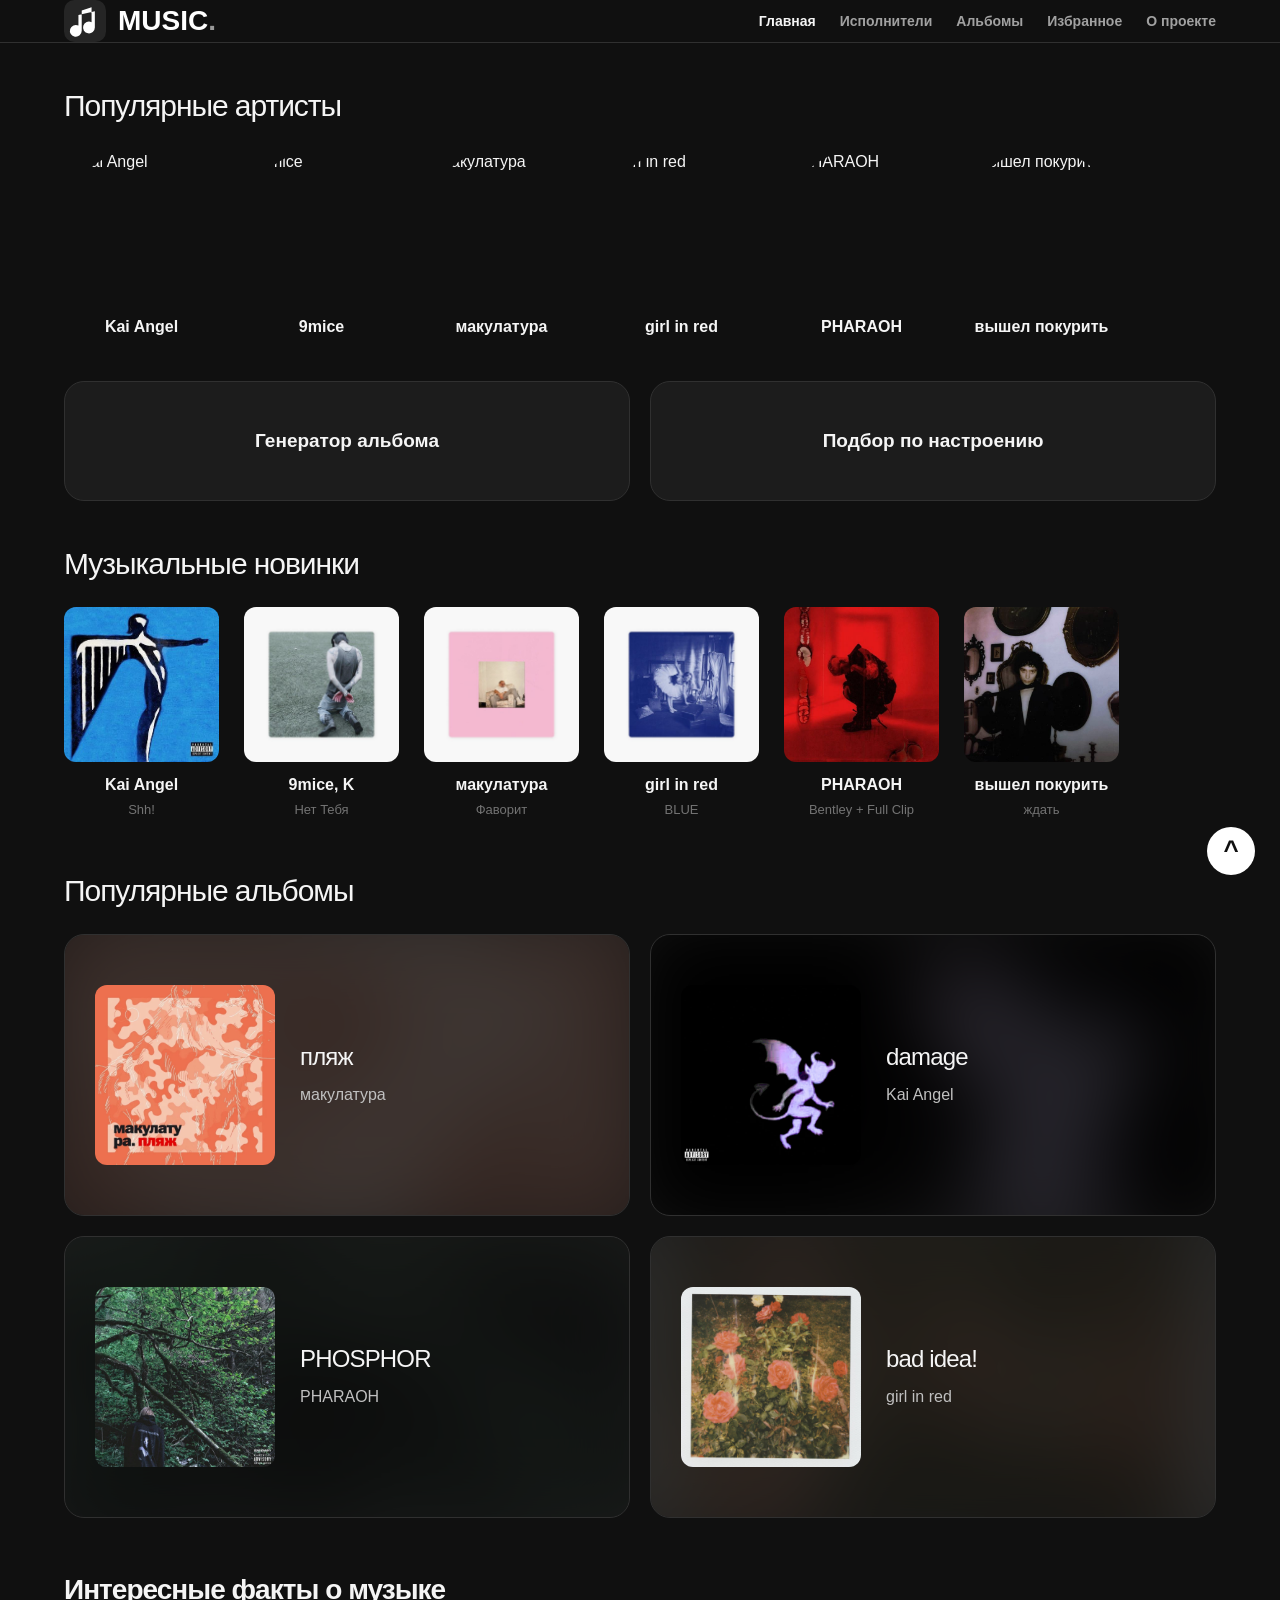
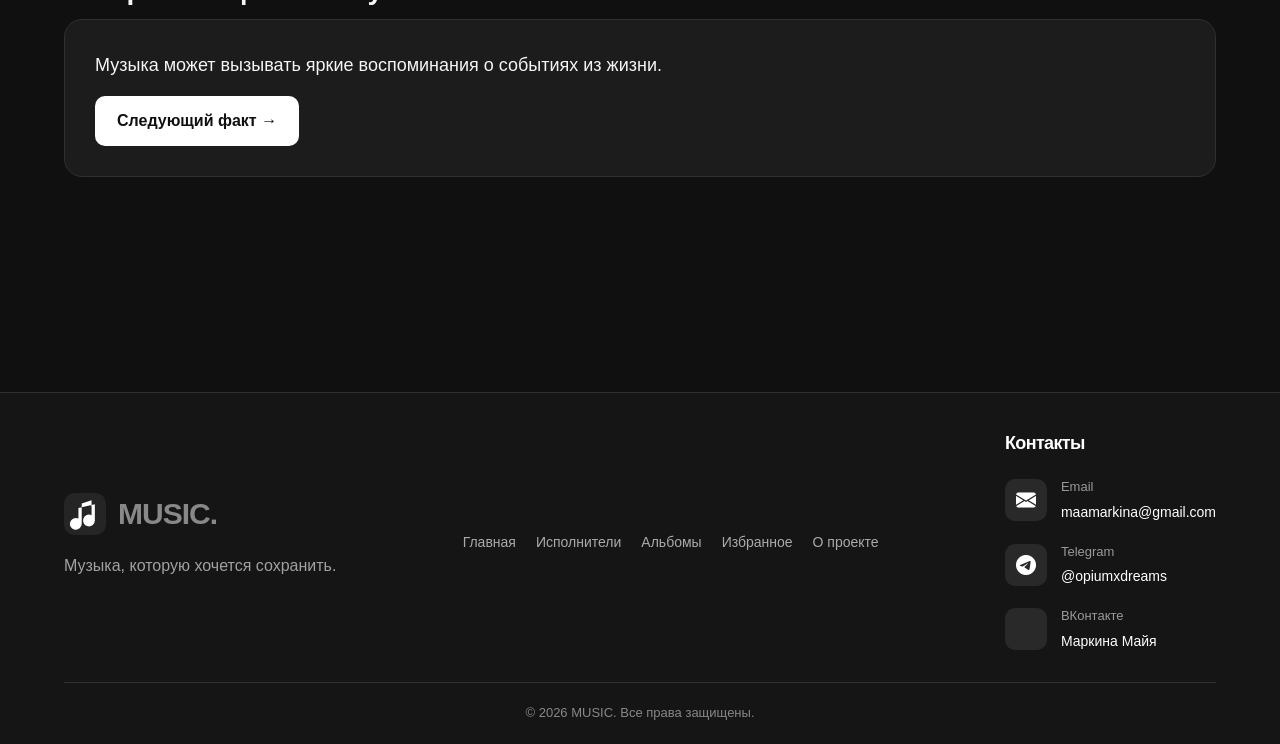
==== commit 5cb30bdc: "kr3" ====
--- a/index.html
+++ b/index.html
@@ -6,24 +6,34 @@
     <meta name="viewport" content="width=device-width, initial-scale=1.0">
     <meta name="description" content="Музыкальный каталог">
     <title>Музыка</title>
+
     <link href="https://cdn.jsdelivr.net/npm/bootstrap@5.3.3/dist/css/bootstrap.min.css"
-        rel="stylesheet">
-
+          rel="stylesheet">
     <link rel="stylesheet" href="css/style.css">
     <link rel="stylesheet" href="css/favorites.css">
-    <link rel="stylesheet" href="https://cdn.jsdelivr.net/npm/bootstrap-icons@1.11.3/font/bootstrap-icons.min.css">
-    
+    <link rel="stylesheet"
+          href="https://cdn.jsdelivr.net/npm/bootstrap-icons@1.11.3/font/bootstrap-icons.min.css">
+
     <script src="js/main.js" defer></script>
+    <script src="js/album-data.js" defer></script>
+    <script src="js/music-features.js" defer></script>
+    <script src="js/notifications.js" defer></script>
+    <script src="js/music-facts.js" defer></script>
 </head>
+
 <body id="top">
 
 <header class="header">
     <nav class="nav">
-    
         <a href="index.html" class="navbar-brand music-logo">
-            <img src="images/download.svg" alt="Логотип MUSIC" class="music-logo__img">
-            <span class="music-logo__text">MUSIC<span class="music-logo__dot">.</span></span>
+            <img src="images/download.svg"
+                 alt="Логотип MUSIC"
+                 class="music-logo__img">
+            <span class="music-logo__text">
+                MUSIC<span class="music-logo__dot">.</span>
+            </span>
         </a>
+
         <ul class="nav-list">
             <li><a href="index.html" aria-current="page">Главная</a></li>
             <li><a href="artists.html">Исполнители</a></li>
@@ -75,57 +85,57 @@
                 <h4 class="popular-artist_name">girl in red</h4>
             </section>
 
-            
             <section class="popular-artist_cards">
                 <a href="artists/pharaoh.html">
                     <img class="popular-artist_img"
-                        src="https://images.thevoicemag.ru/upload/img_cache/f0a/f0a0fdeaccf12ff0001e2eb04487e7b8_ce_3264x2165x0x0_cropped_1200x628.jpg"
-                        alt="PHARAOH">
+                         src="https://images.thevoicemag.ru/upload/img_cache/f0a/f0a0fdeaccf12ff0001e2eb04487e7b8_ce_3264x2165x0x0_cropped_1200x628.jpg"
+                         alt="PHARAOH">
                 </a>
                 <h4 class="popular-artist_name">PHARAOH</h4>
             </section>
 
-
-            
-            <section class="popular-artist_cards">
-
+            <section class="popular-artist_cards">
                 <a href="artists/vyshel-pokurit.html">
                     <img class="popular-artist_img"
-                        src="https://i.pinimg.com/736x/57/c7/59/57c7599cff38f6f8e0bb408fa0d8000c.jpg"
-                        alt="вышел покурить">
-                </a>
-
+                         src="https://i.pinimg.com/736x/57/c7/59/57c7599cff38f6f8e0bb408fa0d8000c.jpg"
+                         alt="вышел покурить">
+                </a>
                 <h4 class="popular-artist_name">вышел покурить</h4>
-
-            </section>
-
+            </section>
         </div>
 
         <div class="music-tools">
             <button class="music-tools_btn"
-                    id="random-album-btn" type="button">
+                    id="random-album-btn"
+                    type="button">
                 <span>Генератор альбома</span>
             </button>
 
             <button class="music-tools_btn"
-                    id="mood-album-btn" type="button">
+                    id="mood-album-btn"
+                    type="button">
                 <span>Подбор по настроению</span>
             </button>
         </div>
 
-        <section class="music-generator" id="random-generator" hidden>
+        <section class="music-generator"
+                 id="random-generator"
+                 hidden>
             <h2>Случайный альбом</h2>
             <p>Не знаешь, что послушать? Доверь выбор случайности!</p>
 
             <div id="random-album-result"></div>
 
             <button class="generator-action"
-                    id="generate-random" type="button">
+                    id="generate-random"
+                    type="button">
                 Сгенерировать альбом
             </button>
         </section>
 
-        <section class="music-generator" id="mood-generator" hidden>
+        <section class="music-generator"
+                 id="mood-generator"
+                 hidden>
             <h2>Подбор альбомов по настроению</h2>
             <p>Выбери своё настроение, и мы подберём музыку.</p>
 
@@ -146,43 +156,48 @@
             <div class="popular_row">
                 <section class="popular-artist_cards">
                     <img class="popular-artist_img"
-                         src="images/kai-angel-shh.jpg" alt="Обложка Shh!">
+                         src="images/kai-angel-shh.jpg"
+                         alt="Обложка Shh!">
                     <h4 class="popular-artist_name">Kai Angel</h4>
                     <h5 class="artist_song">Shh!</h5>
                 </section>
 
                 <section class="popular-artist_cards">
                     <img class="popular-artist_img"
-                         src="images/9mice-net-tebya.jpg" alt="Обложка Нет Тебя">
+                         src="images/9mice-net-tebya.jpg"
+                         alt="Обложка Нет Тебя">
                     <h4 class="popular-artist_name">9mice, K</h4>
                     <h5 class="artist_song">Нет Тебя</h5>
                 </section>
 
                 <section class="popular-artist_cards">
                     <img class="popular-artist_img"
-                         src="images/makulatura-favorit.jpg" alt="Обложка Фаворит">
+                         src="images/makulatura-favorit.jpg"
+                         alt="Обложка Фаворит">
                     <h4 class="popular-artist_name">макулатура</h4>
                     <h5 class="artist_song">Фаворит</h5>
                 </section>
 
                 <section class="popular-artist_cards">
                     <img class="popular-artist_img"
-                         src="images/girl-in-red-blue.jpg" alt="Обложка BLUE">
+                         src="images/girl-in-red-blue.jpg"
+                         alt="Обложка BLUE">
                     <h4 class="popular-artist_name">girl in red</h4>
                     <h5 class="artist_song">BLUE</h5>
                 </section>
 
                 <section class="popular-artist_cards">
                     <img class="popular-artist_img"
-                         src="images/pharaoh-bentley.jpg" alt="Обложка Bentley + Full Clip">
+                         src="images/pharaoh-bentley.jpg"
+                         alt="Обложка Bentley + Full Clip">
                     <h4 class="popular-artist_name">PHARAOH</h4>
                     <h5 class="artist_song">Bentley + Full Clip</h5>
                 </section>
 
-
-                <section class="popular-artist_cards">
-                    <img class="popular-artist_img"
-                         src="images/vyshel-pokurit-zhdat.jpg" alt="Обложка ждать">
+                <section class="popular-artist_cards">
+                    <img class="popular-artist_img"
+                         src="images/vyshel-pokurit-zhdat.jpg"
+                         alt="Обложка ждать">
                     <h4 class="popular-artist_name">вышел покурить</h4>
                     <h5 class="artist_song">ждать</h5>
                 </section>
@@ -196,9 +211,12 @@
         <div class="popular-albums_row">
             <a class="album-card" href="album.html?id=plyazh">
                 <div class="album-card_bg"
-                     style="background-image: url('images/macular.webp');"></div>
+                     style="background-image: url('images/macular.webp');">
+                </div>
                 <div class="album-card_content">
-                    <img class="album-card_img" src="images/macular.webp" alt="пляж">
+                    <img class="album-card_img"
+                         src="images/macular.webp"
+                         alt="пляж">
                     <div class="album-card_info">
                         <h3>пляж</h3>
                         <p>макулатура</p>
@@ -208,9 +226,12 @@
 
             <a class="album-card" href="album.html?id=damage">
                 <div class="album-card_bg"
-                     style="background-image: url('images/damage.webp');"></div>
+                     style="background-image: url('images/damage.webp');">
+                </div>
                 <div class="album-card_content">
-                    <img class="album-card_img" src="images/damage.webp" alt="damage">
+                    <img class="album-card_img"
+                         src="images/damage.webp"
+                         alt="damage">
                     <div class="album-card_info">
                         <h3>damage</h3>
                         <p>Kai Angel</p>
@@ -220,9 +241,12 @@
 
             <section class="album-card">
                 <div class="album-card_bg"
-                     style="background-image: url('images/phosphor.webp');"></div>
+                     style="background-image: url('images/phosphor.webp');">
+                </div>
                 <div class="album-card_content">
-                    <img class="album-card_img" src="images/phosphor.webp" alt="PHOSPHOR">
+                    <img class="album-card_img"
+                         src="images/phosphor.webp"
+                         alt="PHOSPHOR">
                     <div class="album-card_info">
                         <h3>PHOSPHOR</h3>
                         <p>PHARAOH</p>
@@ -232,9 +256,12 @@
 
             <section class="album-card">
                 <div class="album-card_bg"
-                     style="background-image: url('images/BADidea.jpg');"></div>
+                     style="background-image: url('images/BADidea.jpg');">
+                </div>
                 <div class="album-card_content">
-                    <img class="album-card_img" src="images/BADidea.jpg" alt="bad idea!">
+                    <img class="album-card_img"
+                         src="images/BADidea.jpg"
+                         alt="bad idea!">
                     <div class="album-card_info">
                         <h3>bad idea!</h3>
                         <p>girl in red</p>
@@ -243,17 +270,47 @@
             </section>
         </div>
     </div>
+
+    <!-- Недавно просмотренные альбомы -->
+
+    <section class="music-extra-section"
+             id="music-history-section"
+             hidden>
+        <h2>Недавно просмотренные</h2>
+        <p>Альбомы, которые ты открывала ранее.</p>
+
+        <div class="music-history-grid"
+             id="music-history-grid">
+        </div>
+    </section>
+
+    <!-- Интересные факты о музыке -->
+
+    <section class="music-extra-section"
+             id="music-facts-section">
+        <h2>Интересные факты о музыке</h2>
+
+        <div class="music-fact-card">
+            <p id="music-fact-text">
+                Музыка может вызывать яркие воспоминания о событиях из жизни.
+            </p>
+
+            <button type="button"
+                    class="music-extra-button"
+                    id="music-next-fact">
+                Следующий факт →
+            </button>
+        </div>
+    </section>
 </main>
 
-<script src="js/album-data.js"></script>
 <script src="js/generators.js"></script>
-
 
 <footer class="site-footer">
     <div class="footer-content">
-
         <div class="footer-brand">
-            <a href="index.html" class="footer-logo footer-logo-with-image">
+            <a href="index.html"
+               class="footer-logo footer-logo-with-image">
                 <img src="images/download.svg"
                      alt=""
                      class="footer-logo-img">
@@ -273,7 +330,8 @@
         <div class="footer-contacts">
             <h3>Контакты</h3>
 
-            <a href="mailto:maamarkina@gmail.com" class="contact-item">
+            <a href="mailto:maamarkina@gmail.com"
+               class="contact-item">
                 <i class="bi bi-envelope-fill contact-icon"></i>
                 <div class="contact-info">
                     <span class="contact-title">Email</span>
@@ -300,7 +358,6 @@
                 </div>
             </div>
         </div>
-
     </div>
 
     <div class="footer-bottom">
@@ -308,8 +365,11 @@
     </div>
 </footer>
 
-
-<a href="#top" class="back-to-top" aria-label="Наверх">^</a>
+<a href="#top"
+   class="back-to-top"
+   aria-label="Наверх">^</a>
+
+<script src="https://cdn.jsdelivr.net/npm/bootstrap@5.3.3/dist/js/bootstrap.bundle.min.js"></script>
 
 </body>
 </html>
--- a/css/style.css
+++ b/css/style.css
@@ -2260,3 +2260,301 @@
         flex-direction: column;
     }
 }
+
+/* Новые функции MUSIC */
+
+.music-extra-section {
+    margin: 55px 0;
+}
+
+.music-extra-section h2 {
+    font-size: 28px;
+    font-weight: 700;
+    margin-bottom: 12px;
+}
+
+.music-extra-section > p {
+    color: #a1a1a1;
+    margin-bottom: 25px;
+}
+
+.music-history-grid {
+    display: grid;
+    grid-template-columns: repeat(
+        auto-fill,
+        minmax(170px, 1fr)
+    );
+    gap: 20px;
+}
+
+.music-history-card {
+    display: flex;
+    flex-direction: column;
+    gap: 8px;
+    padding: 14px;
+    background: #1c1c1c;
+    border: 1px solid #303030;
+    border-radius: 16px;
+    color: #f5f5f5;
+    text-decoration: none;
+    transition: 0.25s ease;
+}
+
+.music-history-card:hover {
+    transform: translateY(-4px);
+    border-color: #666;
+    color: #fff;
+}
+
+.music-history-card img {
+    width: 100%;
+    aspect-ratio: 1;
+    object-fit: cover;
+    border-radius: 10px;
+}
+
+.music-history-card strong {
+    font-size: 16px;
+}
+
+.music-history-card span {
+    color: #a1a1a1;
+    font-size: 14px;
+}
+
+.music-fact-card {
+    padding: 30px;
+    background: #1c1c1c;
+    border: 1px solid #303030;
+    border-radius: 18px;
+}
+
+.music-fact-card p {
+    color: #f5f5f5;
+    font-size: 18px;
+    line-height: 1.7;
+}
+
+.music-extra-button {
+    padding: 12px 22px;
+    background: #fff;
+    border: none;
+    border-radius: 10px;
+    color: #101010;
+    font-weight: 600;
+    cursor: pointer;
+}
+
+.music-extra-button:hover {
+    background: #dedede;
+}
+
+/* Всплывающие уведомления */
+
+.music-toast-container {
+    position: fixed;
+    right: 25px;
+    bottom: 25px;
+    z-index: 9999;
+    display: flex;
+    flex-direction: column;
+    gap: 10px;
+    max-width: calc(100vw - 40px);
+}
+
+.music-toast {
+    padding: 15px 22px;
+    background: #252525;
+    border: 1px solid #505050;
+    border-radius: 12px;
+    color: white;
+    box-shadow: 0 10px 35px rgba(0,0,0,.35);
+    animation: musicToastIn .25s ease;
+}
+
+.music-toast.is-leaving {
+    opacity: 0;
+    transform: translateY(10px);
+    transition: .25s ease;
+}
+
+@keyframes musicToastIn {
+    from {
+        opacity: 0;
+        transform: translateY(15px);
+    }
+
+    to {
+        opacity: 1;
+        transform: translateY(0);
+    }
+}
+
+@media (max-width: 600px) {
+    .music-history-grid {
+        grid-template-columns: repeat(2, 1fr);
+        gap: 12px;
+    }
+
+    .music-fact-card {
+        padding: 20px;
+    }
+}
+.music-toast-container {
+    position: fixed;
+    bottom: 30px;
+    right: 30px;
+    z-index: 99999;
+    display: flex;
+    flex-direction: column;
+    gap: 10px;
+    pointer-events: none;
+}
+
+.music-toast {
+    padding: 16px 24px;
+    background: #252525;
+    border: 1px solid #555;
+    border-radius: 12px;
+    color: #fff;
+    font-size: 14px;
+    box-shadow: 0 10px 35px rgba(0, 0, 0, 0.4);
+    animation: toastAppear 0.25s ease;
+}
+
+.music-toast.is-leaving {
+    opacity: 0;
+    transform: translateY(10px);
+    transition: 0.25s ease;
+}
+
+@keyframes toastAppear {
+    from {
+        opacity: 0;
+        transform: translateY(15px);
+    }
+
+    to {
+        opacity: 1;
+        transform: translateY(0);
+    }
+}
+
+/* Кнопка "Показать ещё" */
+
+.catalog-card[hidden],
+.artist-tile[hidden],
+.albums-empty[hidden],
+.artists-empty[hidden],
+.music-show-more-wrapper[hidden],
+.music-show-more-btn[hidden] {
+    display: none !important;
+}
+
+.music-show-more-wrapper {
+    width: 100%;
+    display: flex;
+    flex-direction: column;
+    align-items: center;
+    gap: 14px;
+    margin: 38px 0 45px;
+}
+
+.music-show-more-btn {
+    min-width: 210px;
+    padding: 14px 28px;
+    background: #242424;
+    border: 1px solid #555;
+    border-radius: 10px;
+    color: #fff;
+    font-size: 15px;
+    font-weight: 500;
+    cursor: pointer;
+    transition: background 0.2s ease,
+                border-color 0.2s ease,
+                transform 0.2s ease;
+}
+
+.music-show-more-btn:hover {
+    background: #363636;
+    border-color: #888;
+    transform: translateY(-2px);
+}
+
+.music-show-more-btn:active {
+    transform: translateY(0);
+}
+
+.music-show-more-counter {
+    margin: 0;
+    color: #999;
+    font-size: 13px;
+}
+
+@media (max-width: 600px) {
+    .music-show-more-wrapper {
+        margin: 28px 0 35px;
+    }
+
+    .music-show-more-btn {
+        width: 100%;
+        max-width: 320px;
+    }
+}
+
+/* Недавно просмотренные альбомы */
+
+.music-history-grid {
+    display: grid;
+    grid-template-columns: repeat(3, minmax(0, 1fr));
+    gap: 22px;
+    margin-top: 24px;
+}
+
+.music-history-card {
+    display: block;
+    padding: 16px;
+    background: #1d1d1d;
+    border: 1px solid #333;
+    border-radius: 12px;
+    color: #fff;
+    text-decoration: none;
+    transition: transform 0.2s, border-color 0.2s;
+}
+
+.music-history-card:hover {
+    transform: translateY(-4px);
+    border-color: #777;
+}
+
+.music-history-card img {
+    display: block;
+    width: 100%;
+    aspect-ratio: 1;
+    object-fit: cover;
+    border-radius: 8px;
+    margin-bottom: 12px;
+}
+
+.music-history-card h3 {
+    margin: 0 0 5px;
+    font-size: 17px;
+    color: #fff;
+}
+
+.music-history-card p {
+    margin: 0;
+    color: #aaa;
+    font-size: 14px;
+}
+
+#music-history-section[hidden] {
+    display: none !important;
+}
+
+@media (max-width: 700px) {
+    .music-history-grid {
+        grid-template-columns: repeat(2, minmax(0, 1fr));
+        gap: 12px;
+    }
+}
--- a/css/favorites.css
+++ b/css/favorites.css
@@ -229,4 +229,81 @@
     position: static;
     display: inline-flex;
     margin-top: 18px;
-}+}
+
+/* Обновлённое избранное */
+
+.favorites-heading {
+    display: flex;
+    justify-content: space-between;
+    align-items: center;
+    flex-wrap: wrap;
+    gap: 20px;
+    margin-bottom: 45px;
+}
+
+.favorites-heading h1 {
+    margin-bottom: 10px;
+}
+
+.favorites-heading p {
+    color: #a1a1a1;
+    margin: 0;
+}
+
+.favorites-section h2 {
+    display: flex;
+    align-items: center;
+    gap: 12px;
+}
+
+.favorites-counter {
+    display: inline-flex;
+    align-items: center;
+    justify-content: center;
+    min-width: 32px;
+    height: 32px;
+    padding: 0 9px;
+    background: #303030;
+    border: 1px solid #454545;
+    border-radius: 50px;
+    color: #fff;
+    font-size: 14px;
+    font-weight: 600;
+}
+
+.favorites-clear-btn {
+    display: inline-flex;
+    align-items: center;
+    gap: 10px;
+    padding: 12px 18px;
+    background: #252525;
+    border: 1px solid #454545;
+    border-radius: 10px;
+    color: #f5f5f5;
+    font-size: 14px;
+    cursor: pointer;
+    transition: 0.25s ease;
+}
+
+.favorites-clear-btn:hover:not(:disabled) {
+    background: #383838;
+    border-color: #666;
+}
+
+.favorites-clear-btn:disabled {
+    opacity: 0.4;
+    cursor: not-allowed;
+}
+
+@media (max-width: 600px) {
+    .favorites-heading {
+        align-items: flex-start;
+        flex-direction: column;
+    }
+
+    .favorites-clear-btn {
+        width: 100%;
+        justify-content: center;
+    }
+}
